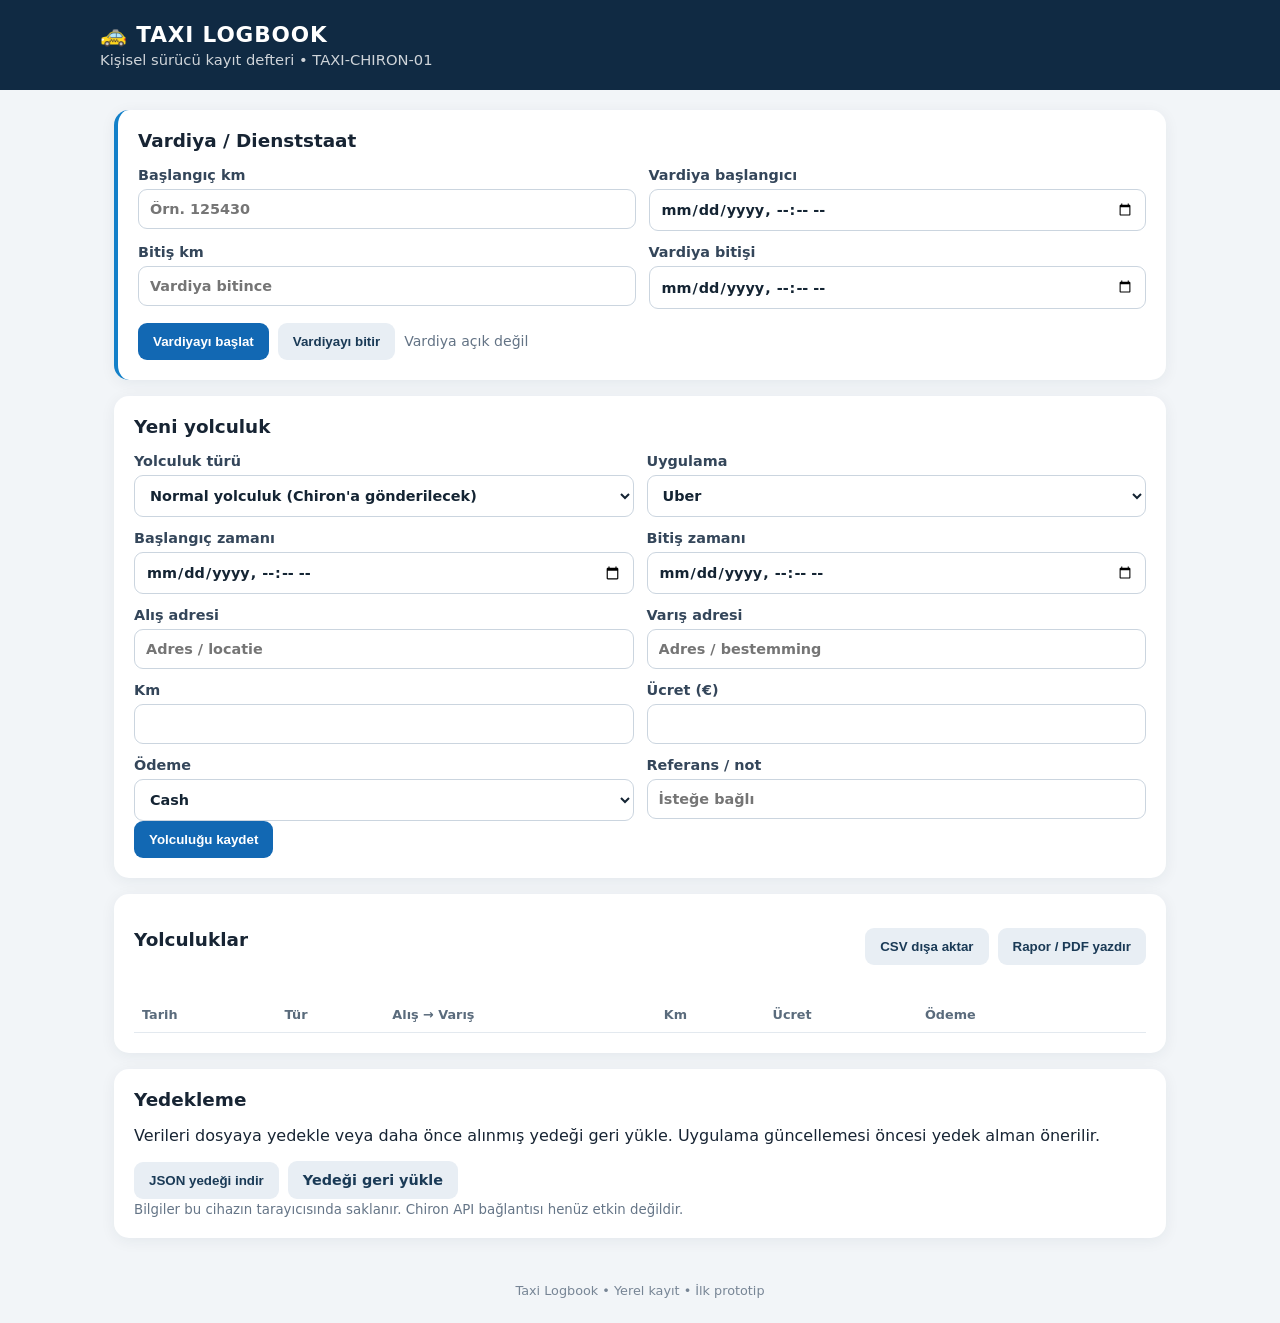
==== index.html @ 0a0e4d7c "Add files via upload" ====
<!doctype html>
<html lang="tr">
<head>
<meta charset="utf-8"><meta name="viewport" content="width=device-width,initial-scale=1">
<meta name="theme-color" content="#102a43"><link rel="manifest" href="manifest.webmanifest">
<title>Taxi Logbook</title><link rel="stylesheet" href="style.css">
</head>
<body>
<header><div class="brand">🚕 TAXI LOGBOOK</div><div class="subtitle">Kişisel sürücü kayıt defteri • TAXI-CHIRON-01</div></header>
<main>
<section class="card shift-card"><h2>Vardiya / Dienststaat</h2><div class="shift-grid"><label>Başlangıç km<input id="shiftStartKm" type="number" step="0.1" placeholder="Örn. 125430"></label><label>Vardiya başlangıcı<input id="shiftStartTime" type="datetime-local"></label><label>Bitiş km<input id="shiftEndKm" type="number" step="0.1" placeholder="Vardiya bitince"></label><label>Vardiya bitişi<input id="shiftEndTime" type="datetime-local"></label></div><div class="actions"><button id="startShift" class="primary">Vardiyayı başlat</button><button id="endShift" class="secondary">Vardiyayı bitir</button><span id="shiftStatus" class="status">Vardiya açık değil</span></div></section>
<section class="card"><h2>Yeni yolculuk</h2><form id="tripForm"><div class="grid"><label>Yolculuk türü<select id="tripKind"><option value="normal">Normal yolculuk (Chiron'a gönderilecek)</option><option value="app">Uygulama yolculuğu (Uber / Bolt — Chiron'a gönderilmez)</option></select></label><label>Uygulama<select id="provider"><option>Uber</option><option>Bolt</option></select></label><label>Başlangıç zamanı<input id="tripStart" type="datetime-local" required></label><label>Bitiş zamanı<input id="tripEnd" type="datetime-local"></label><label>Alış adresi<input id="pickup" placeholder="Adres / locatie"></label><label>Varış adresi<input id="dropoff" placeholder="Adres / bestemming"></label><label>Km<input id="km" type="number" min="0" step="0.1" required></label><label>Ücret (€)<input id="fare" type="number" min="0" step="0.01" required></label><label>Ödeme<select id="payment"><option>Cash</option><option>Bancontact / kaart</option><option>App</option><option>Andere</option></select></label><label>Referans / not<input id="note" placeholder="İsteğe bağlı"></label></div><button class="primary" type="submit">Yolculuğu kaydet</button></form></section>
<section class="card"><div class="section-head"><h2>Yolculuklar</h2><div class="actions"><button id="exportCsv" class="secondary">CSV dışa aktar</button><button id="printReport" class="secondary">Rapor / PDF yazdır</button></div></div><div class="summary" id="summary"></div><div class="table-wrap"><table><thead><tr><th>Tarih</th><th>Tür</th><th>Alış → Varış</th><th>Km</th><th>Ücret</th><th>Ödeme</th><th></th></tr></thead><tbody id="tripRows"></tbody></table></div></section>
<section class="card"><h2>Yedekleme</h2><p>Verileri dosyaya yedekle veya daha önce alınmış yedeği geri yükle. Uygulama güncellemesi öncesi yedek alman önerilir.</p><div class="actions"><button id="backup" class="secondary">JSON yedeği indir</button><label class="file-label">Yedeği geri yükle<input id="restore" type="file" accept="application/json"></label></div><small>Bilgiler bu cihazın tarayıcısında saklanır. Chiron API bağlantısı henüz etkin değildir.</small></section>
</main><footer>Taxi Logbook • Yerel kayıt • İlk prototip</footer><script src="app.js"></script>
</body></html>
---- style.css ----
:root{font-family:system-ui,-apple-system,Segoegoe UI,Roboto,sans-serif;color:#172433;background:#f2f5f8}*{box-sizing:border-box}body{margin:0}header{background:#102a43;color:#fff;padding:22px max(18px,calc((100% - 1080px)/2));}.brand{font-weight:850;font-size:1.35rem;letter-spacing:.04em}.subtitle{opacity:.8;font-size:.92rem;margin-top:4px}main{max-width:1080px;margin:20px auto;padding:0 14px}.card{background:white;border-radius:15px;padding:20px;margin:16px 0;box-shadow:0 3px 15px #132b4210}h2{font-size:1.15rem;margin:0 0 16px}.grid,.shift-grid{display:grid;grid-template-columns:repeat(2,minmax(0,1fr));gap:13px}label{display:flex;flex-direction:column;gap:6px;font-size:.9rem;font-weight:650;color:#34465a}input,select{font:inherit;border:1px solid #cbd5df;border-radius:9px;padding:11px;background:#fff;color:#142433;min-width:0}button,.file-label{border:0;border-radius:9px;padding:11px 15px;font-weight:700;cursor:pointer;display:inline-flex;align-items:center;justify-content:center}.primary{background:#1268b3;color:white}.secondary,.file-label{background:#e8eef4;color:#1a3a56}.actions{display:flex;gap:9px;align-items:center;flex-wrap:wrap;margin-top:14px}.status{font-size:.88rem;color:#637385}.section-head{display:flex;align-items:center;justify-content:space-between;gap:12px;flex-wrap:wrap}.section-head h2{margin-bottom:0}.summary{display:flex;gap:12px;flex-wrap:wrap;margin:16px 0}.metric{background:#eef5fb;border-radius:10px;padding:12px 15px;min-width:130px}.metric strong{display:block;font-size:1.1rem}.metric span{font-size:.8rem;color:#52687c}.table-wrap{overflow-x:auto}table{border-collapse:collapse;width:100%;min-width:680px}th,td{text-align:left;border-bottom:1px solid #e3e9ef;padding:10px 8px;font-size:.88rem}th{color:#5a6b7c;font-size:.8rem}td button{padding:5px 8px;background:#fbe9e9;color:#8c2424}.file-label input{display:none}small{color:#657587}footer{text-align:center;color:#778595;padding:25px;font-size:.8rem}.shift-card{border-left:4px solid #1380c9}@media(max-width:600px){.grid,.shift-grid{grid-template-columns:1fr}.card{padding:15px}.section-head{align-items:flex-start}}
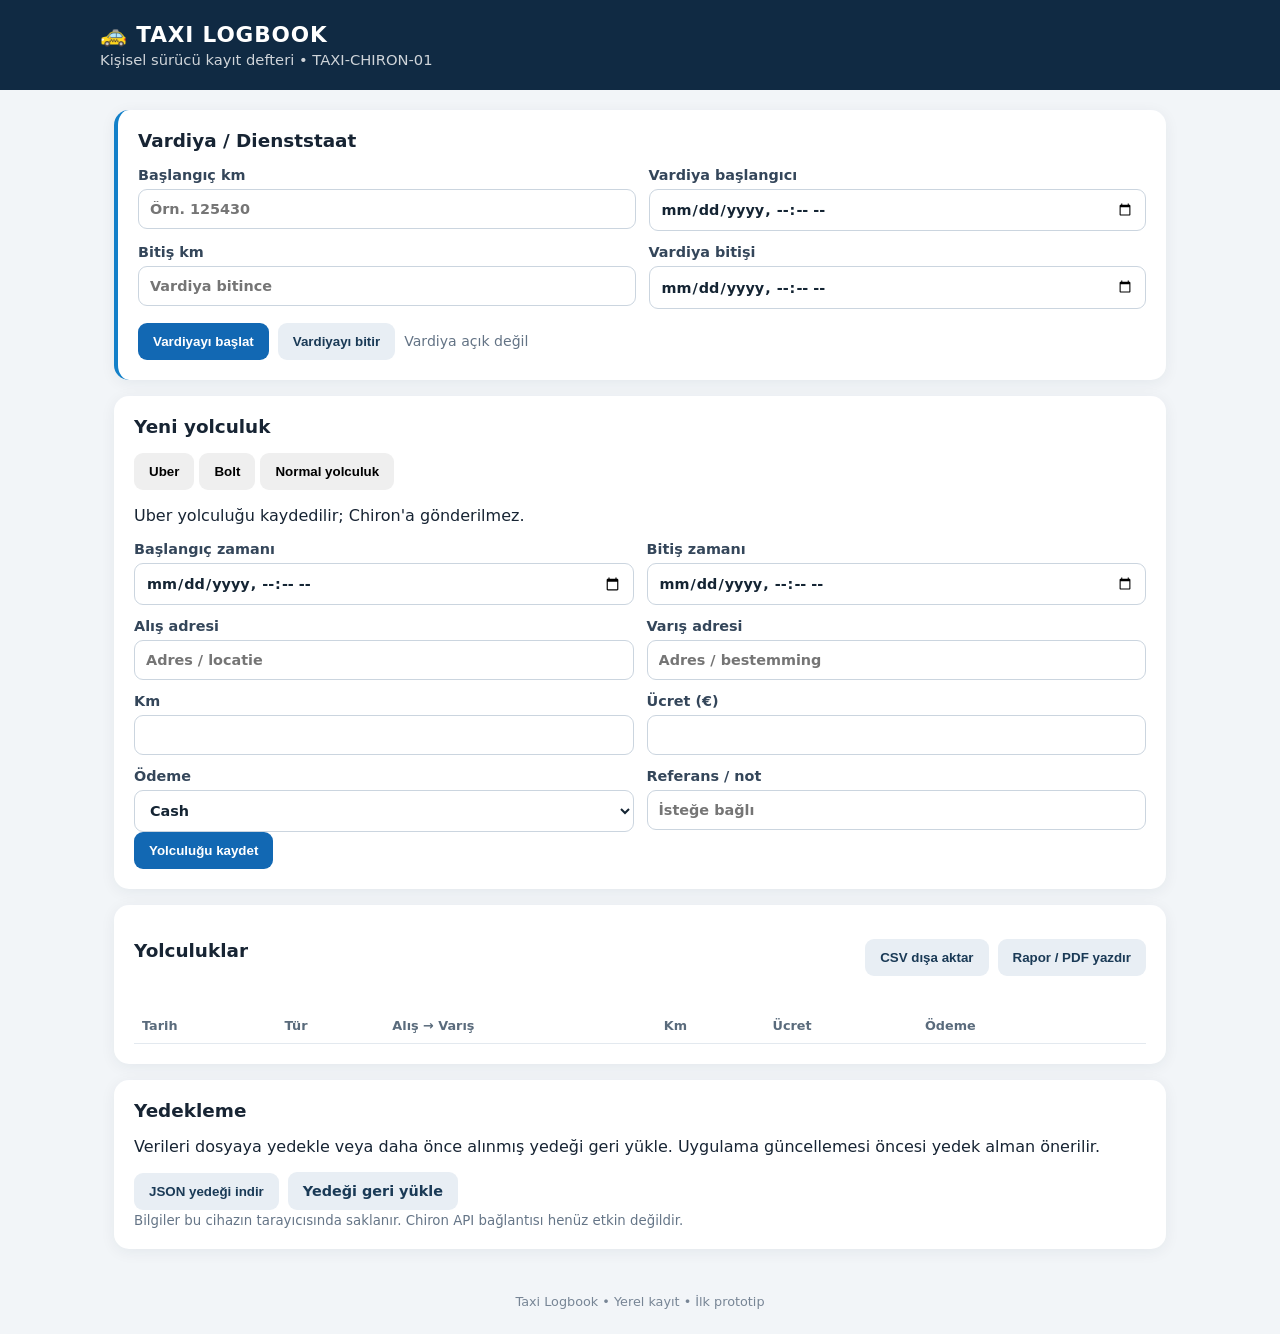
==== commit 942d4c41: "Add files via upload" ====
--- a/index.html
+++ b/index.html
@@ -9,7 +9,14 @@
 <header><div class="brand">🚕 TAXI LOGBOOK</div><div class="subtitle">Kişisel sürücü kayıt defteri • TAXI-CHIRON-01</div></header>
 <main>
 <section class="card shift-card"><h2>Vardiya / Dienststaat</h2><div class="shift-grid"><label>Başlangıç km<input id="shiftStartKm" type="number" step="0.1" placeholder="Örn. 125430"></label><label>Vardiya başlangıcı<input id="shiftStartTime" type="datetime-local"></label><label>Bitiş km<input id="shiftEndKm" type="number" step="0.1" placeholder="Vardiya bitince"></label><label>Vardiya bitişi<input id="shiftEndTime" type="datetime-local"></label></div><div class="actions"><button id="startShift" class="primary">Vardiyayı başlat</button><button id="endShift" class="secondary">Vardiyayı bitir</button><span id="shiftStatus" class="status">Vardiya açık değil</span></div></section>
-<section class="card"><h2>Yeni yolculuk</h2><form id="tripForm"><div class="grid"><label>Yolculuk türü<select id="tripKind"><option value="normal">Normal yolculuk (Chiron'a gönderilecek)</option><option value="app">Uygulama yolculuğu (Uber / Bolt — Chiron'a gönderilmez)</option></select></label><label>Uygulama<select id="provider"><option>Uber</option><option>Bolt</option></select></label><label>Başlangıç zamanı<input id="tripStart" type="datetime-local" required></label><label>Bitiş zamanı<input id="tripEnd" type="datetime-local"></label><label>Alış adresi<input id="pickup" placeholder="Adres / locatie"></label><label>Varış adresi<input id="dropoff" placeholder="Adres / bestemming"></label><label>Km<input id="km" type="number" min="0" step="0.1" required></label><label>Ücret (€)<input id="fare" type="number" min="0" step="0.01" required></label><label>Ödeme<select id="payment"><option>Cash</option><option>Bancontact / kaart</option><option>App</option><option>Andere</option></select></label><label>Referans / not<input id="note" placeholder="İsteğe bağlı"></label></div><button class="primary" type="submit">Yolculuğu kaydet</button></form></section>
+<section class="card"><h2>Yeni yolculuk</h2>
+<div class="trip-types" role="group" aria-label="Yolculuk türü">
+<button type="button" class="type-btn selected" data-kind="uber">Uber</button>
+<button type="button" class="type-btn" data-kind="bolt">Bolt</button>
+<button type="button" class="type-btn" data-kind="normal">Normal yolculuk</button>
+</div>
+<p id="sendRule" class="send-rule">Uber yolculuğu kaydedilir; Chiron'a gönderilmez.</p>
+<form id="tripForm"><input id="tripKind" type="hidden" value="uber"><div class="grid"><label>Başlangıç zamanı<input id="tripStart" type="datetime-local" required></label><label>Bitiş zamanı<input id="tripEnd" type="datetime-local"></label><label>Alış adresi<input id="pickup" placeholder="Adres / locatie"></label><label>Varış adresi<input id="dropoff" placeholder="Adres / bestemming"></label><label>Km<input id="km" type="number" min="0" step="0.1" required></label><label>Ücret (€)<input id="fare" type="number" min="0" step="0.01" required></label><label>Ödeme<select id="payment"><option>Cash</option><option>Bancontact / kaart</option><option>App</option><option>Andere</option></select></label><label>Referans / not<input id="note" placeholder="İsteğe bağlı"></label></div><button class="primary" type="submit">Yolculuğu kaydet</button></form></section>
 <section class="card"><div class="section-head"><h2>Yolculuklar</h2><div class="actions"><button id="exportCsv" class="secondary">CSV dışa aktar</button><button id="printReport" class="secondary">Rapor / PDF yazdır</button></div></div><div class="summary" id="summary"></div><div class="table-wrap"><table><thead><tr><th>Tarih</th><th>Tür</th><th>Alış → Varış</th><th>Km</th><th>Ücret</th><th>Ödeme</th><th></th></tr></thead><tbody id="tripRows"></tbody></table></div></section>
 <section class="card"><h2>Yedekleme</h2><p>Verileri dosyaya yedekle veya daha önce alınmış yedeği geri yükle. Uygulama güncellemesi öncesi yedek alman önerilir.</p><div class="actions"><button id="backup" class="secondary">JSON yedeği indir</button><label class="file-label">Yedeği geri yükle<input id="restore" type="file" accept="application/json"></label></div><small>Bilgiler bu cihazın tarayıcısında saklanır. Chiron API bağlantısı henüz etkin değildir.</small></section>
 </main><footer>Taxi Logbook • Yerel kayıt • İlk prototip</footer><script src="app.js"></script>
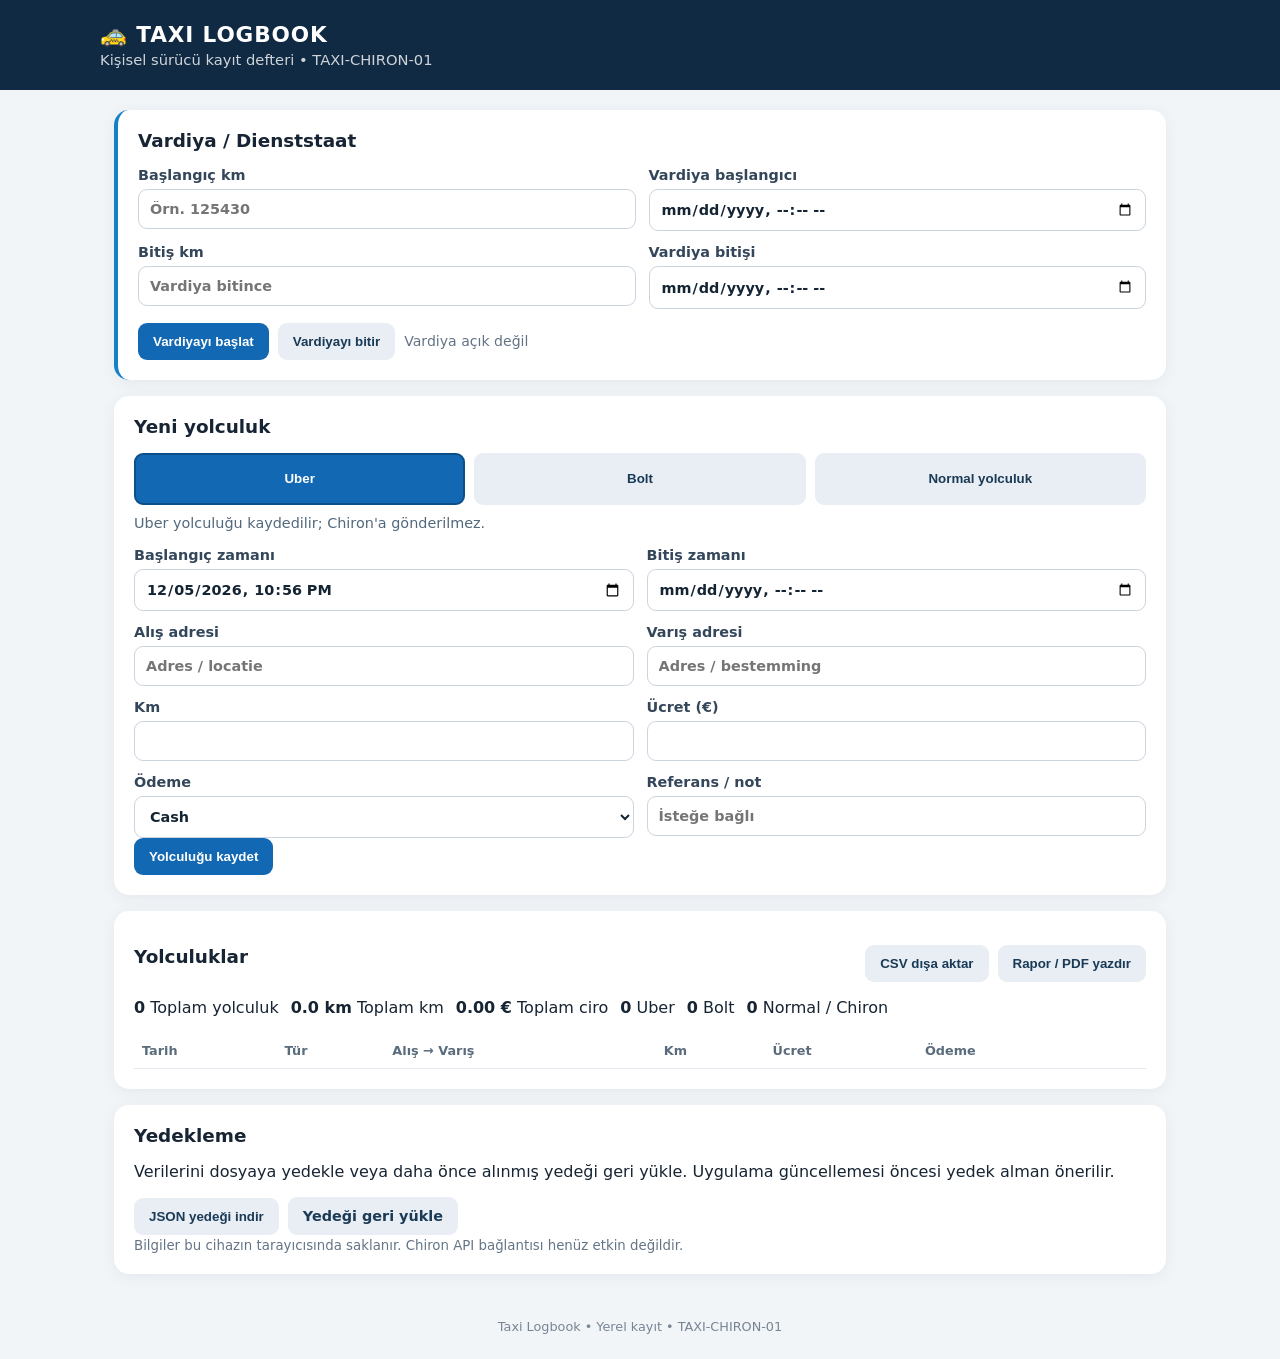
==== commit f1991042: "Update index.html" ====
--- a/index.html
+++ b/index.html
@@ -1,23 +1,231 @@
-<!doctype html>
+<!DOCTYPE html>
 <html lang="tr">
 <head>
-<meta charset="utf-8"><meta name="viewport" content="width=device-width,initial-scale=1">
-<meta name="theme-color" content="#102a43"><link rel="manifest" href="manifest.webmanifest">
-<title>Taxi Logbook</title><link rel="stylesheet" href="style.css">
+<meta charset="UTF-8">
+<meta name="viewport" content="width=device-width, initial-scale=1.0">
+<meta name="theme-color" content="#102a43">
+<link rel="manifest" href="manifest.webmanifest">
+
+<title>Taxi Logbook</title>
+<link rel="stylesheet" href="style.css">
+
 </head>
+
 <body>
-<header><div class="brand">🚕 TAXI LOGBOOK</div><div class="subtitle">Kişisel sürücü kayıt defteri • TAXI-CHIRON-01</div></header>
+
+<header>
+  <div class="brand">🚕 TAXI LOGBOOK</div>
+  <div class="subtitle">Kişisel sürücü kayıt defteri • TAXI-CHIRON-01</div>
+</header>
+
 <main>
-<section class="card shift-card"><h2>Vardiya / Dienststaat</h2><div class="shift-grid"><label>Başlangıç km<input id="shiftStartKm" type="number" step="0.1" placeholder="Örn. 125430"></label><label>Vardiya başlangıcı<input id="shiftStartTime" type="datetime-local"></label><label>Bitiş km<input id="shiftEndKm" type="number" step="0.1" placeholder="Vardiya bitince"></label><label>Vardiya bitişi<input id="shiftEndTime" type="datetime-local"></label></div><div class="actions"><button id="startShift" class="primary">Vardiyayı başlat</button><button id="endShift" class="secondary">Vardiyayı bitir</button><span id="shiftStatus" class="status">Vardiya açık değil</span></div></section>
-<section class="card"><h2>Yeni yolculuk</h2>
+
+<!-- VARDİYA -->
+<section class="card shift-card">
+<h2>Vardiya / Dienststaat</h2>
+
+<div class="shift-grid">
+
+<label>Başlangıç km
+<input id="shiftStartKm" type="number" step="0.1" placeholder="Örn. 125430">
+</label>
+
+<label>Vardiya başlangıcı
+<input id="shiftStartTime" type="datetime-local">
+</label>
+
+<label>Bitiş km
+<input id="shiftEndKm" type="number" step="0.1" placeholder="Vardiya bitince">
+</label>
+
+<label>Vardiya bitişi
+<input id="shiftEndTime" type="datetime-local">
+</label>
+
+</div>
+
+<div class="actions">
+<button id="startShift" class="primary">Vardiyayı başlat</button>
+<button id="endShift" class="secondary">Vardiyayı bitir</button>
+<span id="shiftStatus" class="status">Vardiya açık değil</span>
+</div>
+
+</section>
+
+<!-- YENİ YOLCULUK -->
+<section class="card">
+
+<h2>Yeni yolculuk</h2>
+
 <div class="trip-types" role="group" aria-label="Yolculuk türü">
+
 <button type="button" class="type-btn selected" data-kind="uber">Uber</button>
+
 <button type="button" class="type-btn" data-kind="bolt">Bolt</button>
+
 <button type="button" class="type-btn" data-kind="normal">Normal yolculuk</button>
-</div>
-<p id="sendRule" class="send-rule">Uber yolculuğu kaydedilir; Chiron'a gönderilmez.</p>
-<form id="tripForm"><input id="tripKind" type="hidden" value="uber"><div class="grid"><label>Başlangıç zamanı<input id="tripStart" type="datetime-local" required></label><label>Bitiş zamanı<input id="tripEnd" type="datetime-local"></label><label>Alış adresi<input id="pickup" placeholder="Adres / locatie"></label><label>Varış adresi<input id="dropoff" placeholder="Adres / bestemming"></label><label>Km<input id="km" type="number" min="0" step="0.1" required></label><label>Ücret (€)<input id="fare" type="number" min="0" step="0.01" required></label><label>Ödeme<select id="payment"><option>Cash</option><option>Bancontact / kaart</option><option>App</option><option>Andere</option></select></label><label>Referans / not<input id="note" placeholder="İsteğe bağlı"></label></div><button class="primary" type="submit">Yolculuğu kaydet</button></form></section>
-<section class="card"><div class="section-head"><h2>Yolculuklar</h2><div class="actions"><button id="exportCsv" class="secondary">CSV dışa aktar</button><button id="printReport" class="secondary">Rapor / PDF yazdır</button></div></div><div class="summary" id="summary"></div><div class="table-wrap"><table><thead><tr><th>Tarih</th><th>Tür</th><th>Alış → Varış</th><th>Km</th><th>Ücret</th><th>Ödeme</th><th></th></tr></thead><tbody id="tripRows"></tbody></table></div></section>
-<section class="card"><h2>Yedekleme</h2><p>Verileri dosyaya yedekle veya daha önce alınmış yedeği geri yükle. Uygulama güncellemesi öncesi yedek alman önerilir.</p><div class="actions"><button id="backup" class="secondary">JSON yedeği indir</button><label class="file-label">Yedeği geri yükle<input id="restore" type="file" accept="application/json"></label></div><small>Bilgiler bu cihazın tarayıcısında saklanır. Chiron API bağlantısı henüz etkin değildir.</small></section>
-</main><footer>Taxi Logbook • Yerel kayıt • İlk prototip</footer><script src="app.js"></script>
-</body></html>
+
+</div>
+
+<p id="sendRule" class="send-rule">
+Uber yolculuğu kaydedilir; Chiron'a gönderilmez.
+</p>
+
+<form id="tripForm">
+
+<input id="tripKind" type="hidden" value="uber">
+
+<div class="grid">
+
+<label>Başlangıç zamanı
+<input id="tripStart" type="datetime-local" required>
+</label>
+
+<label>Bitiş zamanı
+<input id="tripEnd" type="datetime-local">
+</label>
+
+<label>Alış adresi
+<input id="pickup" placeholder="Adres / locatie">
+</label>
+
+<label>Varış adresi
+<input id="dropoff" placeholder="Adres / bestemming">
+</label>
+
+<label>Km
+<input id="km" type="number" min="0" step="0.1" required>
+</label>
+
+<label>Ücret (€)
+<input id="fare" type="number" min="0" step="0.01" required>
+</label>
+
+<label>Ödeme
+<select id="payment">
+<option>Cash</option>
+<option>Bancontact / kaart</option>
+<option>App</option>
+<option>Andere</option>
+</select>
+</label>
+
+<label>Referans / not
+<input id="note" placeholder="İsteğe bağlı">
+</label>
+
+</div>
+
+<button class="primary" type="submit">Yolculuğu kaydet</button>
+
+</form>
+</section>
+
+<!-- YOLCULUK LİSTESİ -->
+<section class="card">
+
+<div class="section-head">
+
+<h2>Yolculuklar</h2>
+
+<div class="actions">
+
+<button id="exportCsv" class="secondary">CSV dışa aktar</button>
+
+<button id="printReport" class="secondary">Rapor / PDF yazdır</button>
+
+</div>
+
+</div>
+
+<div class="summary" id="summary"></div>
+
+<div class="table-wrap">
+
+<table>
+
+<thead>
+<tr>
+<th>Tarih</th>
+<th>Tür</th>
+<th>Alış → Varış</th>
+<th>Km</th>
+<th>Ücret</th>
+<th>Ödeme</th>
+<th></th>
+</tr>
+</thead>
+
+<tbody id="tripRows"></tbody>
+
+</table>
+
+</div>
+
+</section>
+
+<!-- YEDEKLEME -->
+<section class="card">
+
+<h2>Yedekleme</h2>
+
+<p>
+Verilerini dosyaya yedekle veya daha önce alınmış yedeği geri yükle.
+Uygulama güncellemesi öncesi yedek alman önerilir.
+</p>
+
+<div class="actions">
+
+<button id="backup" type="button" class="secondary">
+JSON yedeği indir
+</button>
+
+<label class="file-label">
+Yedeği geri yükle
+<input id="restore" type="file" accept="application/json">
+</label>
+
+</div>
+
+<small>
+Bilgiler bu cihazın tarayıcısında saklanır.
+Chiron API bağlantısı henüz etkin değildir.
+</small>
+
+</section>
+
+</main>
+
+<footer>
+Taxi Logbook • Yerel kayıt • TAXI-CHIRON-01
+</footer>
+
+<!-- HATA YAKALAMA -->
+<script>
+window.addEventListener("error", function(e) {
+  alert("JavaScript hatası: " + e.message);
+});
+</script>
+
+<!-- UYGULAMA KODU -->
+<script src="app.js"></script>
+
+<!-- YEDEKLEME BUTONU EK GÜVENLİ BAĞLANTISI -->
+<script>
+document.addEventListener("DOMContentLoaded", function() {
+  const backupButton = document.getElementById("backup");
+
+  if (backupButton) {
+    backupButton.addEventListener("click", function() {
+      if (window.TaxiLogbook && typeof window.TaxiLogbook.exportBackup === "function") {
+        window.TaxiLogbook.exportBackup();
+      } else {
+        alert("Yedekleme kodu yüklenemedi. app.js dosyasını kontrol et.");
+      }
+    });
+  }
+});
+</script>
+
+</body>
+</html>
--- a/style.css
+++ b/style.css
@@ -1 +1,2 @@
 :root{font-family:system-ui,-apple-system,Segoegoe UI,Roboto,sans-serif;color:#172433;background:#f2f5f8}*{box-sizing:border-box}body{margin:0}header{background:#102a43;color:#fff;padding:22px max(18px,calc((100% - 1080px)/2));}.brand{font-weight:850;font-size:1.35rem;letter-spacing:.04em}.subtitle{opacity:.8;font-size:.92rem;margin-top:4px}main{max-width:1080px;margin:20px auto;padding:0 14px}.card{background:white;border-radius:15px;padding:20px;margin:16px 0;box-shadow:0 3px 15px #132b4210}h2{font-size:1.15rem;margin:0 0 16px}.grid,.shift-grid{display:grid;grid-template-columns:repeat(2,minmax(0,1fr));gap:13px}label{display:flex;flex-direction:column;gap:6px;font-size:.9rem;font-weight:650;color:#34465a}input,select{font:inherit;border:1px solid #cbd5df;border-radius:9px;padding:11px;background:#fff;color:#142433;min-width:0}button,.file-label{border:0;border-radius:9px;padding:11px 15px;font-weight:700;cursor:pointer;display:inline-flex;align-items:center;justify-content:center}.primary{background:#1268b3;color:white}.secondary,.file-label{background:#e8eef4;color:#1a3a56}.actions{display:flex;gap:9px;align-items:center;flex-wrap:wrap;margin-top:14px}.status{font-size:.88rem;color:#637385}.section-head{display:flex;align-items:center;justify-content:space-between;gap:12px;flex-wrap:wrap}.section-head h2{margin-bottom:0}.summary{display:flex;gap:12px;flex-wrap:wrap;margin:16px 0}.metric{background:#eef5fb;border-radius:10px;padding:12px 15px;min-width:130px}.metric strong{display:block;font-size:1.1rem}.metric span{font-size:.8rem;color:#52687c}.table-wrap{overflow-x:auto}table{border-collapse:collapse;width:100%;min-width:680px}th,td{text-align:left;border-bottom:1px solid #e3e9ef;padding:10px 8px;font-size:.88rem}th{color:#5a6b7c;font-size:.8rem}td button{padding:5px 8px;background:#fbe9e9;color:#8c2424}.file-label input{display:none}small{color:#657587}footer{text-align:center;color:#778595;padding:25px;font-size:.8rem}.shift-card{border-left:4px solid #1380c9}@media(max-width:600px){.grid,.shift-grid{grid-template-columns:1fr}.card{padding:15px}.section-head{align-items:flex-start}}
+.trip-types{display:grid;grid-template-columns:repeat(3,minmax(0,1fr));gap:9px;margin:8px 0 10px}.type-btn{min-height:52px;background:#e8eef4;color:#1a3a56;border:2px solid transparent}.type-btn.selected{background:#1268b3;color:#fff;border-color:#0b4f89}.send-rule{margin:0 0 16px;color:#52687c;font-size:.9rem}.type-btn[data-kind="normal"].selected{background:#167447;border-color:#105b37}@media(max-width:420px){.trip-types{grid-template-columns:1fr}.type-btn{min-height:44px}}
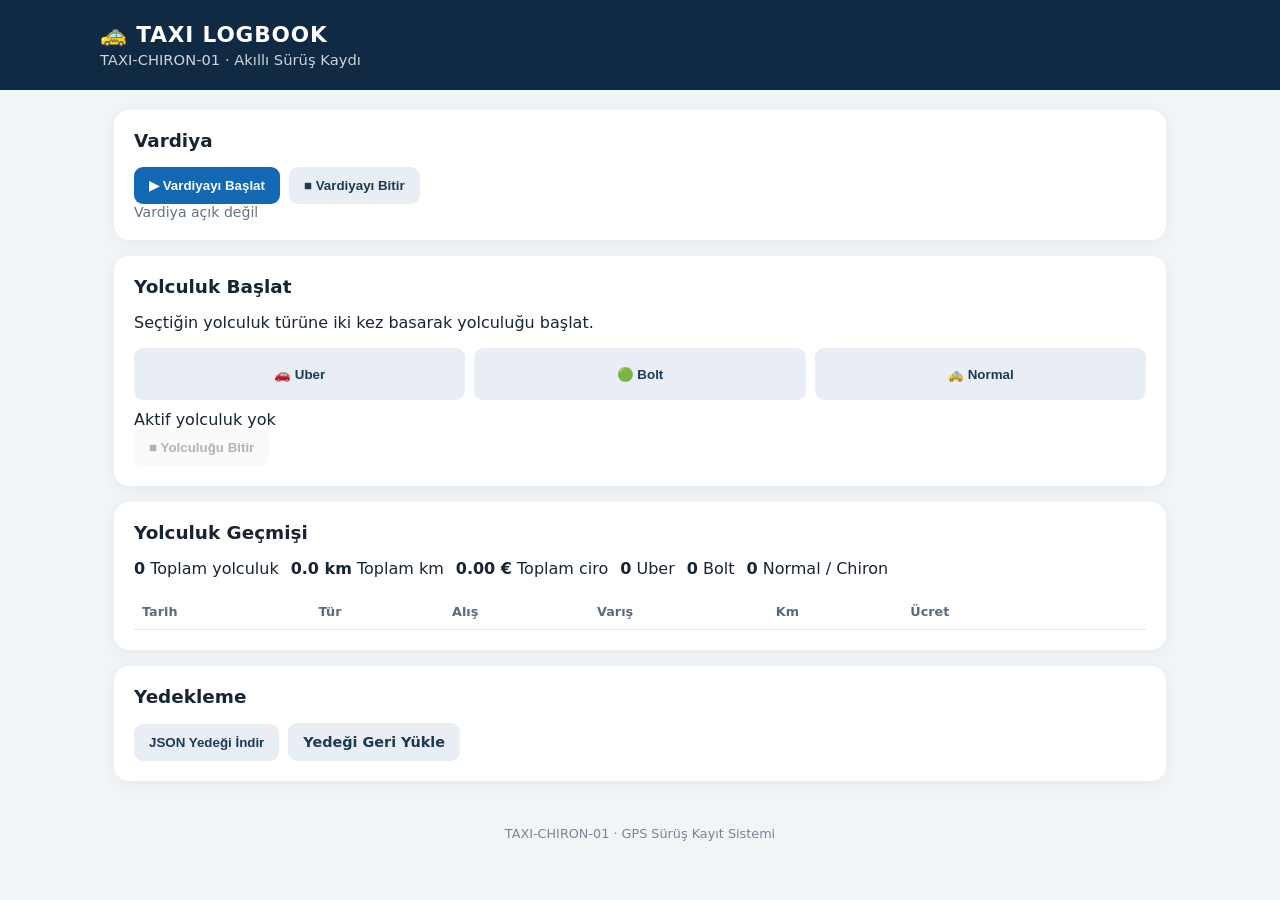
==== commit a8f161ca: "Update index.html" ====
--- a/index.html
+++ b/index.html
@@ -5,227 +5,113 @@
 <meta name="viewport" content="width=device-width, initial-scale=1.0">
 <meta name="theme-color" content="#102a43">
 <link rel="manifest" href="manifest.webmanifest">
-
-<title>Taxi Logbook</title>
+<title>TAXI-CHIRON-01</title>
 <link rel="stylesheet" href="style.css">
-
 </head>
-
 <body>
 
 <header>
   <div class="brand">🚕 TAXI LOGBOOK</div>
-  <div class="subtitle">Kişisel sürücü kayıt defteri • TAXI-CHIRON-01</div>
+  <div class="subtitle">TAXI-CHIRON-01 · Akıllı Sürüş Kaydı</div>
 </header>
 
 <main>
 
 <!-- VARDİYA -->
-<section class="card shift-card">
-<h2>Vardiya / Dienststaat</h2>
-
-<div class="shift-grid">
-
-<label>Başlangıç km
-<input id="shiftStartKm" type="number" step="0.1" placeholder="Örn. 125430">
-</label>
-
-<label>Vardiya başlangıcı
-<input id="shiftStartTime" type="datetime-local">
-</label>
-
-<label>Bitiş km
-<input id="shiftEndKm" type="number" step="0.1" placeholder="Vardiya bitince">
-</label>
-
-<label>Vardiya bitişi
-<input id="shiftEndTime" type="datetime-local">
-</label>
-
-</div>
-
-<div class="actions">
-<button id="startShift" class="primary">Vardiyayı başlat</button>
-<button id="endShift" class="secondary">Vardiyayı bitir</button>
-<span id="shiftStatus" class="status">Vardiya açık değil</span>
-</div>
-
+<section class="card">
+  <h2>Vardiya</h2>
+  <div class="actions">
+    <button id="startShift" class="primary">▶ Vardiyayı Başlat</button>
+    <button id="endShift" class="secondary">■ Vardiyayı Bitir</button>
+  </div>
+  <div id="shiftStatus" class="status">Vardiya açık değil</div>
 </section>
 
-<!-- YENİ YOLCULUK -->
+<!-- YOLCULUK BAŞLAT -->
 <section class="card">
+  <h2>Yolculuk Başlat</h2>
+  <p>Seçtiğin yolculuk türüne iki kez basarak yolculuğu başlat.</p>
 
-<h2>Yeni yolculuk</h2>
+  <div class="trip-types">
+    <button type="button" class="type-btn" data-kind="uber">🚗 Uber</button>
+    <button type="button" class="type-btn" data-kind="bolt">🟢 Bolt</button>
+    <button type="button" class="type-btn" data-kind="normal">🚕 Normal</button>
+  </div>
 
-<div class="trip-types" role="group" aria-label="Yolculuk türü">
+  <div id="activeTrip" class="active-trip">
+    Aktif yolculuk yok
+  </div>
 
-<button type="button" class="type-btn selected" data-kind="uber">Uber</button>
-
-<button type="button" class="type-btn" data-kind="bolt">Bolt</button>
-
-<button type="button" class="type-btn" data-kind="normal">Normal yolculuk</button>
-
-</div>
-
-<p id="sendRule" class="send-rule">
-Uber yolculuğu kaydedilir; Chiron'a gönderilmez.
-</p>
-
-<form id="tripForm">
-
-<input id="tripKind" type="hidden" value="uber">
-
-<div class="grid">
-
-<label>Başlangıç zamanı
-<input id="tripStart" type="datetime-local" required>
-</label>
-
-<label>Bitiş zamanı
-<input id="tripEnd" type="datetime-local">
-</label>
-
-<label>Alış adresi
-<input id="pickup" placeholder="Adres / locatie">
-</label>
-
-<label>Varış adresi
-<input id="dropoff" placeholder="Adres / bestemming">
-</label>
-
-<label>Km
-<input id="km" type="number" min="0" step="0.1" required>
-</label>
-
-<label>Ücret (€)
-<input id="fare" type="number" min="0" step="0.01" required>
-</label>
-
-<label>Ödeme
-<select id="payment">
-<option>Cash</option>
-<option>Bancontact / kaart</option>
-<option>App</option>
-<option>Andere</option>
-</select>
-</label>
-
-<label>Referans / not
-<input id="note" placeholder="İsteğe bağlı">
-</label>
-
-</div>
-
-<button class="primary" type="submit">Yolculuğu kaydet</button>
-
-</form>
+  <button id="finishTrip" class="danger" disabled>
+    ■ Yolculuğu Bitir
+  </button>
 </section>
 
-<!-- YOLCULUK LİSTESİ -->
-<section class="card">
+<!-- YOLCULUK ÜCRET EKRANI -->
+<section class="card" id="fareCard" hidden>
+  <h2>Yolculuk Dökümü</h2>
 
-<div class="section-head">
+  <div id="tripDetails"></div>
 
-<h2>Yolculuklar</h2>
+  <label>Yolculuk Ücreti (€)
+    <input id="tripFare" type="number" min="0" step="0.01" placeholder="Ücreti gir">
+  </label>
 
-<div class="actions">
+  <button id="completeTrip" class="primary">
+    ✓ Tamam · Yolculuğu Kaydet
+  </button>
 
-<button id="exportCsv" class="secondary">CSV dışa aktar</button>
-
-<button id="printReport" class="secondary">Rapor / PDF yazdır</button>
-
-</div>
-
-</div>
-
-<div class="summary" id="summary"></div>
-
-<div class="table-wrap">
-
-<table>
-
-<thead>
-<tr>
-<th>Tarih</th>
-<th>Tür</th>
-<th>Alış → Varış</th>
-<th>Km</th>
-<th>Ücret</th>
-<th>Ödeme</th>
-<th></th>
-</tr>
-</thead>
-
-<tbody id="tripRows"></tbody>
-
-</table>
-
-</div>
-
+  <button id="cancelTrip" class="secondary">
+    İptal
+  </button>
 </section>
 
-<!-- YEDEKLEME -->
+<!-- YOLCULUK GEÇMİŞİ -->
 <section class="card">
+  <h2>Yolculuk Geçmişi</h2>
 
-<h2>Yedekleme</h2>
+  <div id="summary" class="summary"></div>
 
-<p>
-Verilerini dosyaya yedekle veya daha önce alınmış yedeği geri yükle.
-Uygulama güncellemesi öncesi yedek alman önerilir.
-</p>
+  <div class="table-wrap">
+    <table>
+      <thead>
+        <tr>
+          <th>Tarih</th>
+          <th>Tür</th>
+          <th>Alış</th>
+          <th>Varış</th>
+          <th>Km</th>
+          <th>Ücret</th>
+          <th></th>
+        </tr>
+      </thead>
+      <tbody id="tripRows"></tbody>
+    </table>
+  </div>
+</section>
 
-<div class="actions">
+<!-- YEDEK -->
+<section class="card">
+  <h2>Yedekleme</h2>
 
-<button id="backup" type="button" class="secondary">
-JSON yedeği indir
-</button>
+  <div class="actions">
+    <button id="backup" class="secondary" type="button">
+      JSON Yedeği İndir
+    </button>
 
-<label class="file-label">
-Yedeği geri yükle
-<input id="restore" type="file" accept="application/json">
-</label>
-
-</div>
-
-<small>
-Bilgiler bu cihazın tarayıcısında saklanır.
-Chiron API bağlantısı henüz etkin değildir.
-</small>
-
+    <label class="file-label">
+      Yedeği Geri Yükle
+      <input id="restore" type="file" accept="application/json">
+    </label>
+  </div>
 </section>
 
 </main>
 
 <footer>
-Taxi Logbook • Yerel kayıt • TAXI-CHIRON-01
+  TAXI-CHIRON-01 · GPS Sürüş Kayıt Sistemi
 </footer>
 
-<!-- HATA YAKALAMA -->
-<script>
-window.addEventListener("error", function(e) {
-  alert("JavaScript hatası: " + e.message);
-});
-</script>
-
-<!-- UYGULAMA KODU -->
 <script src="app.js"></script>
-
-<!-- YEDEKLEME BUTONU EK GÜVENLİ BAĞLANTISI -->
-<script>
-document.addEventListener("DOMContentLoaded", function() {
-  const backupButton = document.getElementById("backup");
-
-  if (backupButton) {
-    backupButton.addEventListener("click", function() {
-      if (window.TaxiLogbook && typeof window.TaxiLogbook.exportBackup === "function") {
-        window.TaxiLogbook.exportBackup();
-      } else {
-        alert("Yedekleme kodu yüklenemedi. app.js dosyasını kontrol et.");
-      }
-    });
-  }
-});
-</script>
-
 </body>
 </html>
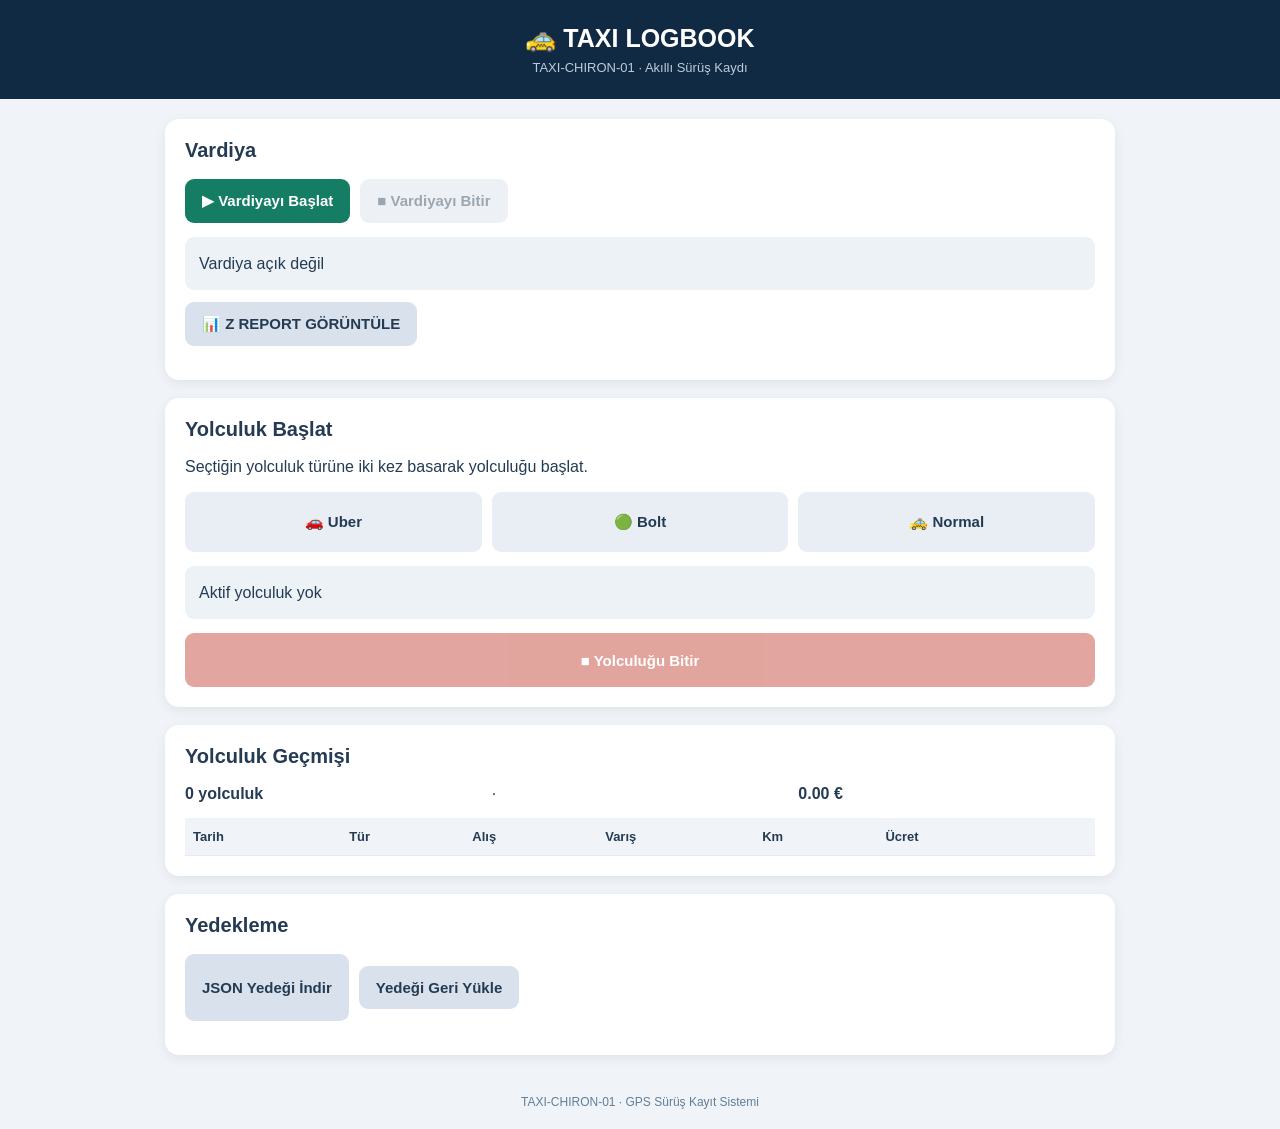
==== commit 21302d5d: "Update index.html" ====
--- a/index.html
+++ b/index.html
@@ -1,5 +1,4 @@
-<!DOCTYPE html>
-<html lang="tr">
+<!DOCTYPE html><html lang="tr">
 <head>
 <meta charset="UTF-8">
 <meta name="viewport" content="width=device-width, initial-scale=1.0">
@@ -8,71 +7,44 @@
 <title>TAXI-CHIRON-01</title>
 <link rel="stylesheet" href="style.css">
 </head>
-<body>
-
-<header>
+<body><header>
   <div class="brand">🚕 TAXI LOGBOOK</div>
   <div class="subtitle">TAXI-CHIRON-01 · Akıllı Sürüş Kaydı</div>
-</header>
-
-<main>
-
-<!-- VARDİYA -->
-<section class="card">
+</header><main><!-- VARDİYA --><section class="card">
   <h2>Vardiya</h2>
   <div class="actions">
     <button id="startShift" class="primary">▶ Vardiyayı Başlat</button>
     <button id="endShift" class="secondary">■ Vardiyayı Bitir</button>
   </div>
-  <div id="shiftStatus" class="status">Vardiya açık değil</div>
-</section>
-
-<!-- YOLCULUK BAŞLAT -->
-<section class="card">
+  <div id="shiftStatus" class="status">Vardiya açık değil</div>  <!-- Z REPORT BUTONU -->  <div class="actions" style="margin-top:12px;">
+    <button type="button" class="secondary"
+      onclick="window.location.href='z-report.html'">
+      📊 Z REPORT GÖRÜNTÜLE
+    </button>
+  </div>
+</section><!-- YOLCULUK BAŞLAT --><section class="card">
   <h2>Yolculuk Başlat</h2>
-  <p>Seçtiğin yolculuk türüne iki kez basarak yolculuğu başlat.</p>
-
-  <div class="trip-types">
+  <p>Seçtiğin yolculuk türüne iki kez basarak yolculuğu başlat.</p>  <div class="trip-types">
     <button type="button" class="type-btn" data-kind="uber">🚗 Uber</button>
     <button type="button" class="type-btn" data-kind="bolt">🟢 Bolt</button>
     <button type="button" class="type-btn" data-kind="normal">🚕 Normal</button>
-  </div>
-
-  <div id="activeTrip" class="active-trip">
+  </div>  <div id="activeTrip" class="active-trip">
     Aktif yolculuk yok
-  </div>
-
-  <button id="finishTrip" class="danger" disabled>
+  </div>  <button id="finishTrip" class="danger" disabled>
     ■ Yolculuğu Bitir
   </button>
-</section>
-
-<!-- YOLCULUK ÜCRET EKRANI -->
-<section class="card" id="fareCard" hidden>
-  <h2>Yolculuk Dökümü</h2>
-
-  <div id="tripDetails"></div>
-
-  <label>Yolculuk Ücreti (€)
-    <input id="tripFare" type="number" min="0" step="0.01" placeholder="Ücreti gir">
-  </label>
+</section><!-- YOLCULUK ÜCRET EKRANI --><section class="card" id="fareCard" hidden>
+  <h2>Yolculuk Dökümü</h2>  <div id="tripDetails"></div><label>Yolculuk Ücreti (€)
+<input id="tripFare" type="number" min="0" step="0.01" placeholder="Ücreti gir">
+</label>
 
   <button id="completeTrip" class="primary">
     ✓ Tamam · Yolculuğu Kaydet
-  </button>
-
-  <button id="cancelTrip" class="secondary">
+  </button>  <button id="cancelTrip" class="secondary">
     İptal
   </button>
-</section>
-
-<!-- YOLCULUK GEÇMİŞİ -->
-<section class="card">
-  <h2>Yolculuk Geçmişi</h2>
-
-  <div id="summary" class="summary"></div>
-
-  <div class="table-wrap">
+</section><!-- YOLCULUK GEÇMİŞİ --><section class="card">
+  <h2>Yolculuk Geçmişi</h2>  <div id="summary" class="summary"></div>  <div class="table-wrap">
     <table>
       <thead>
         <tr>
@@ -88,30 +60,17 @@
       <tbody id="tripRows"></tbody>
     </table>
   </div>
-</section>
-
-<!-- YEDEK -->
-<section class="card">
-  <h2>Yedekleme</h2>
-
-  <div class="actions">
+</section><!-- YEDEK --><section class="card">
+  <h2>Yedekleme</h2>  <div class="actions">
     <button id="backup" class="secondary" type="button">
       JSON Yedeği İndir
-    </button>
+    </button><label class="file-label">
+  Yedeği Geri Yükle
+  <input id="restore" type="file" accept="application/json">
+</label>
 
-    <label class="file-label">
-      Yedeği Geri Yükle
-      <input id="restore" type="file" accept="application/json">
-    </label>
   </div>
-</section>
-
-</main>
-
-<footer>
+</section></main><footer>
   TAXI-CHIRON-01 · GPS Sürüş Kayıt Sistemi
-</footer>
-
-<script src="app.js"></script>
-</body>
-</html>
+</footer><script src="app.js"></script></body>
+                        </html>
--- a/style.css
+++ b/style.css
@@ -1,2 +1,208 @@
-:root{font-family:system-ui,-apple-system,Segoegoe UI,Roboto,sans-serif;color:#172433;background:#f2f5f8}*{box-sizing:border-box}body{margin:0}header{background:#102a43;color:#fff;padding:22px max(18px,calc((100% - 1080px)/2));}.brand{font-weight:850;font-size:1.35rem;letter-spacing:.04em}.subtitle{opacity:.8;font-size:.92rem;margin-top:4px}main{max-width:1080px;margin:20px auto;padding:0 14px}.card{background:white;border-radius:15px;padding:20px;margin:16px 0;box-shadow:0 3px 15px #132b4210}h2{font-size:1.15rem;margin:0 0 16px}.grid,.shift-grid{display:grid;grid-template-columns:repeat(2,minmax(0,1fr));gap:13px}label{display:flex;flex-direction:column;gap:6px;font-size:.9rem;font-weight:650;color:#34465a}input,select{font:inherit;border:1px solid #cbd5df;border-radius:9px;padding:11px;background:#fff;color:#142433;min-width:0}button,.file-label{border:0;border-radius:9px;padding:11px 15px;font-weight:700;cursor:pointer;display:inline-flex;align-items:center;justify-content:center}.primary{background:#1268b3;color:white}.secondary,.file-label{background:#e8eef4;color:#1a3a56}.actions{display:flex;gap:9px;align-items:center;flex-wrap:wrap;margin-top:14px}.status{font-size:.88rem;color:#637385}.section-head{display:flex;align-items:center;justify-content:space-between;gap:12px;flex-wrap:wrap}.section-head h2{margin-bottom:0}.summary{display:flex;gap:12px;flex-wrap:wrap;margin:16px 0}.metric{background:#eef5fb;border-radius:10px;padding:12px 15px;min-width:130px}.metric strong{display:block;font-size:1.1rem}.metric span{font-size:.8rem;color:#52687c}.table-wrap{overflow-x:auto}table{border-collapse:collapse;width:100%;min-width:680px}th,td{text-align:left;border-bottom:1px solid #e3e9ef;padding:10px 8px;font-size:.88rem}th{color:#5a6b7c;font-size:.8rem}td button{padding:5px 8px;background:#fbe9e9;color:#8c2424}.file-label input{display:none}small{color:#657587}footer{text-align:center;color:#778595;padding:25px;font-size:.8rem}.shift-card{border-left:4px solid #1380c9}@media(max-width:600px){.grid,.shift-grid{grid-template-columns:1fr}.card{padding:15px}.section-head{align-items:flex-start}}
-.trip-types{display:grid;grid-template-columns:repeat(3,minmax(0,1fr));gap:9px;margin:8px 0 10px}.type-btn{min-height:52px;background:#e8eef4;color:#1a3a56;border:2px solid transparent}.type-btn.selected{background:#1268b3;color:#fff;border-color:#0b4f89}.send-rule{margin:0 0 16px;color:#52687c;font-size:.9rem}.type-btn[data-kind="normal"].selected{background:#167447;border-color:#105b37}@media(max-width:420px){.trip-types{grid-template-columns:1fr}.type-btn{min-height:44px}}
+* {
+  box-sizing: border-box;
+}
+
+body {
+  margin: 0;
+  font-family: Arial, sans-serif;
+  background: #f0f4f8;
+  color: #243b53;
+}
+
+header {
+  background: #102a43;
+  color: white;
+  padding: 24px 16px;
+  text-align: center;
+}
+
+.brand {
+  font-size: 25px;
+  font-weight: bold;
+}
+
+.subtitle {
+  margin-top: 7px;
+  font-size: 13px;
+  color: #bcccdc;
+}
+
+main {
+  width: min(950px, 94%);
+  margin: 20px auto;
+}
+
+.card {
+  background: white;
+  border-radius: 14px;
+  padding: 20px;
+  margin-bottom: 18px;
+  box-shadow: 0 3px 12px rgba(0,0,0,.07);
+}
+
+h2 {
+  margin-top: 0;
+  font-size: 20px;
+}
+
+.actions,
+.trip-types {
+  display: flex;
+  flex-wrap: wrap;
+  gap: 10px;
+  margin: 14px 0;
+}
+
+button,
+.file-label {
+  border: 0;
+  border-radius: 9px;
+  padding: 13px 17px;
+  font-size: 15px;
+  font-weight: bold;
+  cursor: pointer;
+  text-align: center;
+}
+
+button:disabled {
+  opacity: .45;
+  cursor: not-allowed;
+}
+
+.primary {
+  background: #147d64;
+  color: white;
+}
+
+.secondary,
+.file-label {
+  background: #d9e2ec;
+  color: #243b53;
+}
+
+.danger {
+  width: 100%;
+  background: #c0392b;
+  color: white;
+  margin-top: 14px;
+  min-height: 54px;
+}
+
+.type-btn {
+  flex: 1;
+  min-width: 100px;
+  background: #e8eef4;
+  color: #243b53;
+  border: 2px solid transparent;
+  min-height: 60px;
+}
+
+.type-btn.selected {
+  background: #d5f5eb;
+  border-color: #147d64;
+}
+
+.status,
+.active-trip {
+  background: #edf2f7;
+  padding: 14px;
+  border-radius: 9px;
+  margin-top: 12px;
+  line-height: 1.6;
+}
+
+label {
+  display: block;
+  font-weight: bold;
+  margin: 12px 0;
+}
+
+input {
+  display: block;
+  width: 100%;
+  padding: 13px;
+  margin-top: 7px;
+  border: 1px solid #bcccdc;
+  border-radius: 8px;
+  font-size: 16px;
+}
+
+.summary {
+  display: grid;
+  grid-template-columns: repeat(auto-fit, minmax(130px, 1fr));
+  gap: 10px;
+  margin: 15px 0;
+}
+
+.summary-item {
+  background: #edf2f7;
+  border-radius: 9px;
+  padding: 13px;
+  text-align: center;
+}
+
+.summary-item strong {
+  display: block;
+  font-size: 19px;
+  color: #147d64;
+}
+
+.summary-item span {
+  font-size: 12px;
+}
+
+.table-wrap {
+  overflow-x: auto;
+}
+
+table {
+  width: 100%;
+  border-collapse: collapse;
+  font-size: 13px;
+}
+
+th,
+td {
+  padding: 11px 8px;
+  border-bottom: 1px solid #e5eaf0;
+  text-align: left;
+  white-space: nowrap;
+}
+
+th {
+  background: #f0f4f8;
+}
+
+.file-label {
+  display: inline-block;
+}
+
+.file-label input {
+  display: none;
+}
+
+[hidden] {
+  display: none !important;
+}
+
+footer {
+  text-align: center;
+  color: #627d98;
+  padding: 20px;
+  font-size: 12px;
+}
+
+@media (max-width: 600px) {
+  .card {
+    padding: 15px;
+  }
+
+  .actions button,
+  .file-label {
+    flex: 1;
+  }
+
+  .brand {
+    font-size: 21px;
+  }
+}
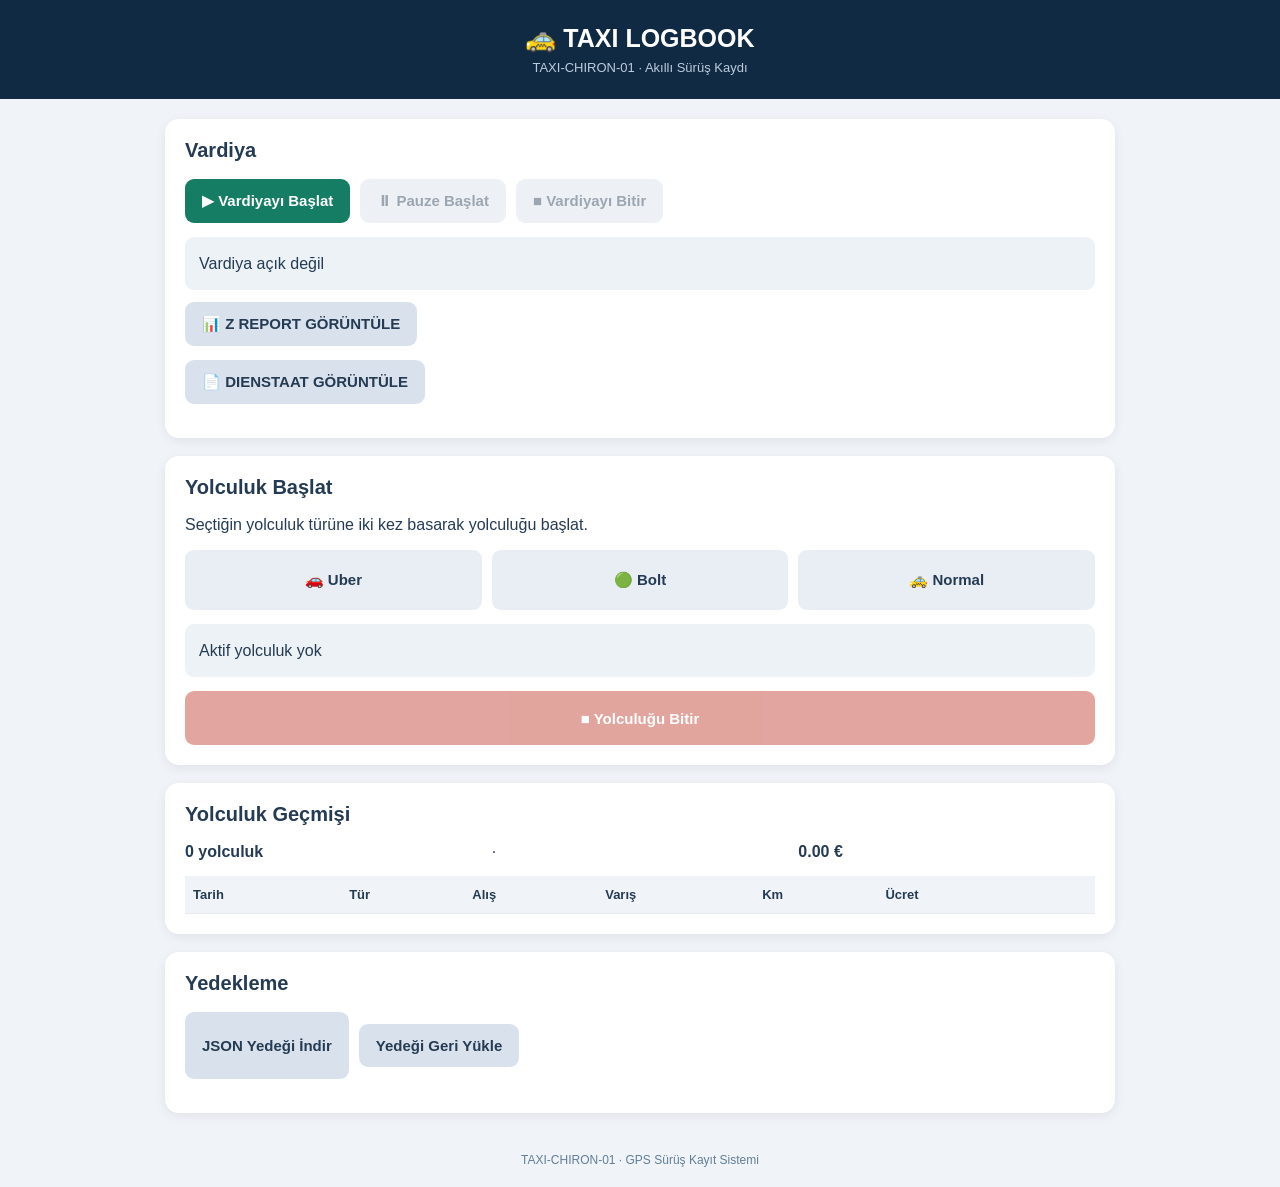
==== commit e63b63f9: "Update index.html" ====
--- a/index.html
+++ b/index.html
@@ -1,4 +1,5 @@
-<!DOCTYPE html><html lang="tr">
+<!DOCTYPE html>
+<html lang="tr">
 <head>
 <meta charset="UTF-8">
 <meta name="viewport" content="width=device-width, initial-scale=1.0">
@@ -7,44 +8,113 @@
 <title>TAXI-CHIRON-01</title>
 <link rel="stylesheet" href="style.css">
 </head>
-<body><header>
+
+<body>
+<header>
   <div class="brand">🚕 TAXI LOGBOOK</div>
   <div class="subtitle">TAXI-CHIRON-01 · Akıllı Sürüş Kaydı</div>
-</header><main><!-- VARDİYA --><section class="card">
+</header>
+
+<main>
+
+<!-- VARDİYA -->
+<section class="card">
   <h2>Vardiya</h2>
+
   <div class="actions">
-    <button id="startShift" class="primary">▶ Vardiyayı Başlat</button>
-    <button id="endShift" class="secondary">■ Vardiyayı Bitir</button>
+    <button id="startShift" class="primary">
+      ▶ Vardiyayı Başlat
+    </button>
+
+    <button id="pauseShift" class="secondary" disabled>
+      ⏸ Pauze Başlat
+    </button>
+
+    <button id="endShift" class="secondary" disabled>
+      ■ Vardiyayı Bitir
+    </button>
   </div>
-  <div id="shiftStatus" class="status">Vardiya açık değil</div>  <!-- Z REPORT BUTONU -->  <div class="actions" style="margin-top:12px;">
+
+  <div id="shiftStatus" class="status">
+    Vardiya açık değil
+  </div>
+
+  <div class="actions" style="margin-top:12px;">
     <button type="button" class="secondary"
       onclick="window.location.href='z-report.html'">
       📊 Z REPORT GÖRÜNTÜLE
     </button>
   </div>
-</section><!-- YOLCULUK BAŞLAT --><section class="card">
+
+  <div class="actions" style="margin-top:12px;">
+    <button type="button" class="secondary"
+      onclick="window.location.href='dienststaat.html'">
+      📄 DIENSTAAT GÖRÜNTÜLE
+    </button>
+  </div>
+</section>
+
+<!-- YOLCULUK BAŞLAT -->
+<section class="card">
   <h2>Yolculuk Başlat</h2>
-  <p>Seçtiğin yolculuk türüne iki kez basarak yolculuğu başlat.</p>  <div class="trip-types">
-    <button type="button" class="type-btn" data-kind="uber">🚗 Uber</button>
-    <button type="button" class="type-btn" data-kind="bolt">🟢 Bolt</button>
-    <button type="button" class="type-btn" data-kind="normal">🚕 Normal</button>
-  </div>  <div id="activeTrip" class="active-trip">
+
+  <p>
+    Seçtiğin yolculuk türüne iki kez basarak yolculuğu başlat.
+  </p>
+
+  <div class="trip-types">
+    <button type="button" class="type-btn" data-kind="uber">
+      🚗 Uber
+    </button>
+
+    <button type="button" class="type-btn" data-kind="bolt">
+      🟢 Bolt
+    </button>
+
+    <button type="button" class="type-btn" data-kind="normal">
+      🚕 Normal
+    </button>
+  </div>
+
+  <div id="activeTrip" class="active-trip">
     Aktif yolculuk yok
-  </div>  <button id="finishTrip" class="danger" disabled>
+  </div>
+
+  <button id="finishTrip" class="danger" disabled>
     ■ Yolculuğu Bitir
   </button>
-</section><!-- YOLCULUK ÜCRET EKRANI --><section class="card" id="fareCard" hidden>
-  <h2>Yolculuk Dökümü</h2>  <div id="tripDetails"></div><label>Yolculuk Ücreti (€)
-<input id="tripFare" type="number" min="0" step="0.01" placeholder="Ücreti gir">
-</label>
+</section>
+
+<!-- YOLCULUK ÜCRET EKRANI -->
+<section class="card" id="fareCard" hidden>
+  <h2>Yolculuk Dökümü</h2>
+
+  <div id="tripDetails"></div>
+
+  <label>Yolculuk Ücreti (€)
+    <input id="tripFare"
+      type="number"
+      min="0"
+      step="0.01"
+      placeholder="Ücreti gir">
+  </label>
 
   <button id="completeTrip" class="primary">
     ✓ Tamam · Yolculuğu Kaydet
-  </button>  <button id="cancelTrip" class="secondary">
+  </button>
+
+  <button id="cancelTrip" class="secondary">
     İptal
   </button>
-</section><!-- YOLCULUK GEÇMİŞİ --><section class="card">
-  <h2>Yolculuk Geçmişi</h2>  <div id="summary" class="summary"></div>  <div class="table-wrap">
+</section>
+
+<!-- YOLCULUK GEÇMİŞİ -->
+<section class="card">
+  <h2>Yolculuk Geçmişi</h2>
+
+  <div id="summary" class="summary"></div>
+
+  <div class="table-wrap">
     <table>
       <thead>
         <tr>
@@ -57,20 +127,34 @@
           <th></th>
         </tr>
       </thead>
+
       <tbody id="tripRows"></tbody>
     </table>
   </div>
-</section><!-- YEDEK --><section class="card">
-  <h2>Yedekleme</h2>  <div class="actions">
+</section>
+
+<!-- YEDEK -->
+<section class="card">
+  <h2>Yedekleme</h2>
+
+  <div class="actions">
     <button id="backup" class="secondary" type="button">
       JSON Yedeği İndir
-    </button><label class="file-label">
-  Yedeği Geri Yükle
-  <input id="restore" type="file" accept="application/json">
-</label>
+    </button>
 
+    <label class="file-label">
+      Yedeği Geri Yükle
+      <input id="restore" type="file" accept="application/json">
+    </label>
   </div>
-</section></main><footer>
+</section>
+
+</main>
+
+<footer>
   TAXI-CHIRON-01 · GPS Sürüş Kayıt Sistemi
-</footer><script src="app.js"></script></body>
-                        </html>
+</footer>
+
+<script src="app.js"></script>
+</body>
+</html>
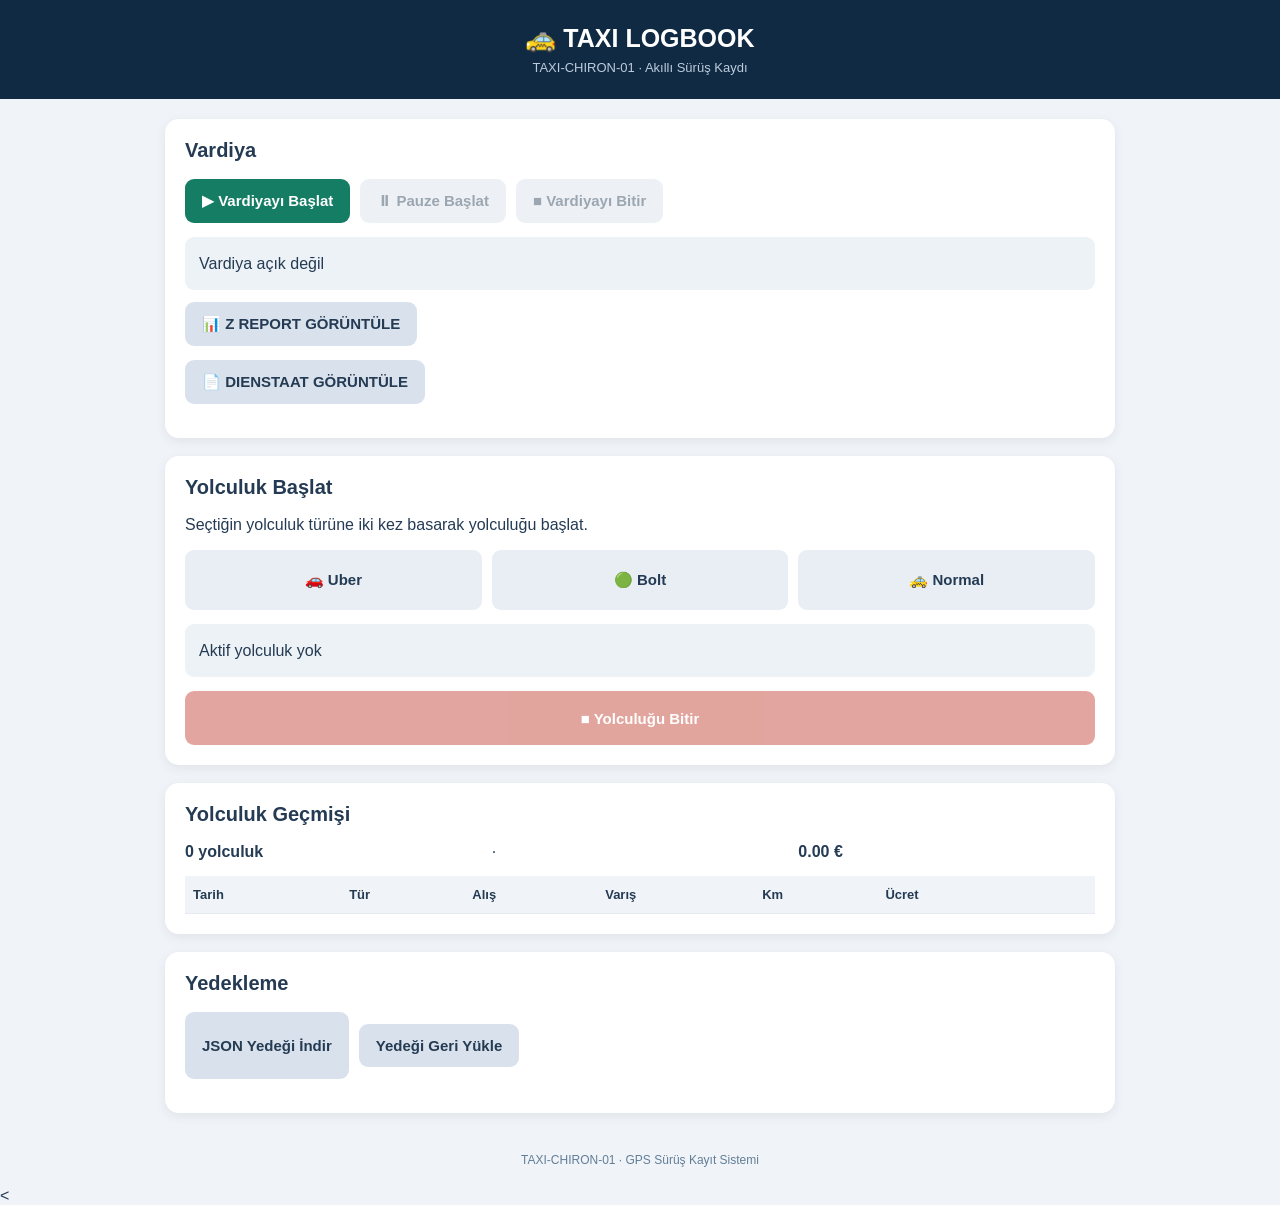
==== commit 2a6de686: "Update index.html" ====
--- a/index.html
+++ b/index.html
@@ -155,6 +155,13 @@
   TAXI-CHIRON-01 · GPS Sürüş Kayıt Sistemi
 </footer>
 
-<script src="app.js"></script>
-</body>
-</html>
+<<script src="app.js"></script>
+<script>
+window.addEventListener("DOMContentLoaded", function () {
+  if (typeof startShift !== "function") {
+    alert("HATA: app.js yüklenmedi veya JavaScript hatası oluştu.");
+  } else {
+    alert("app.js başarıyla yüklendi.");
+  }
+});
+</script>
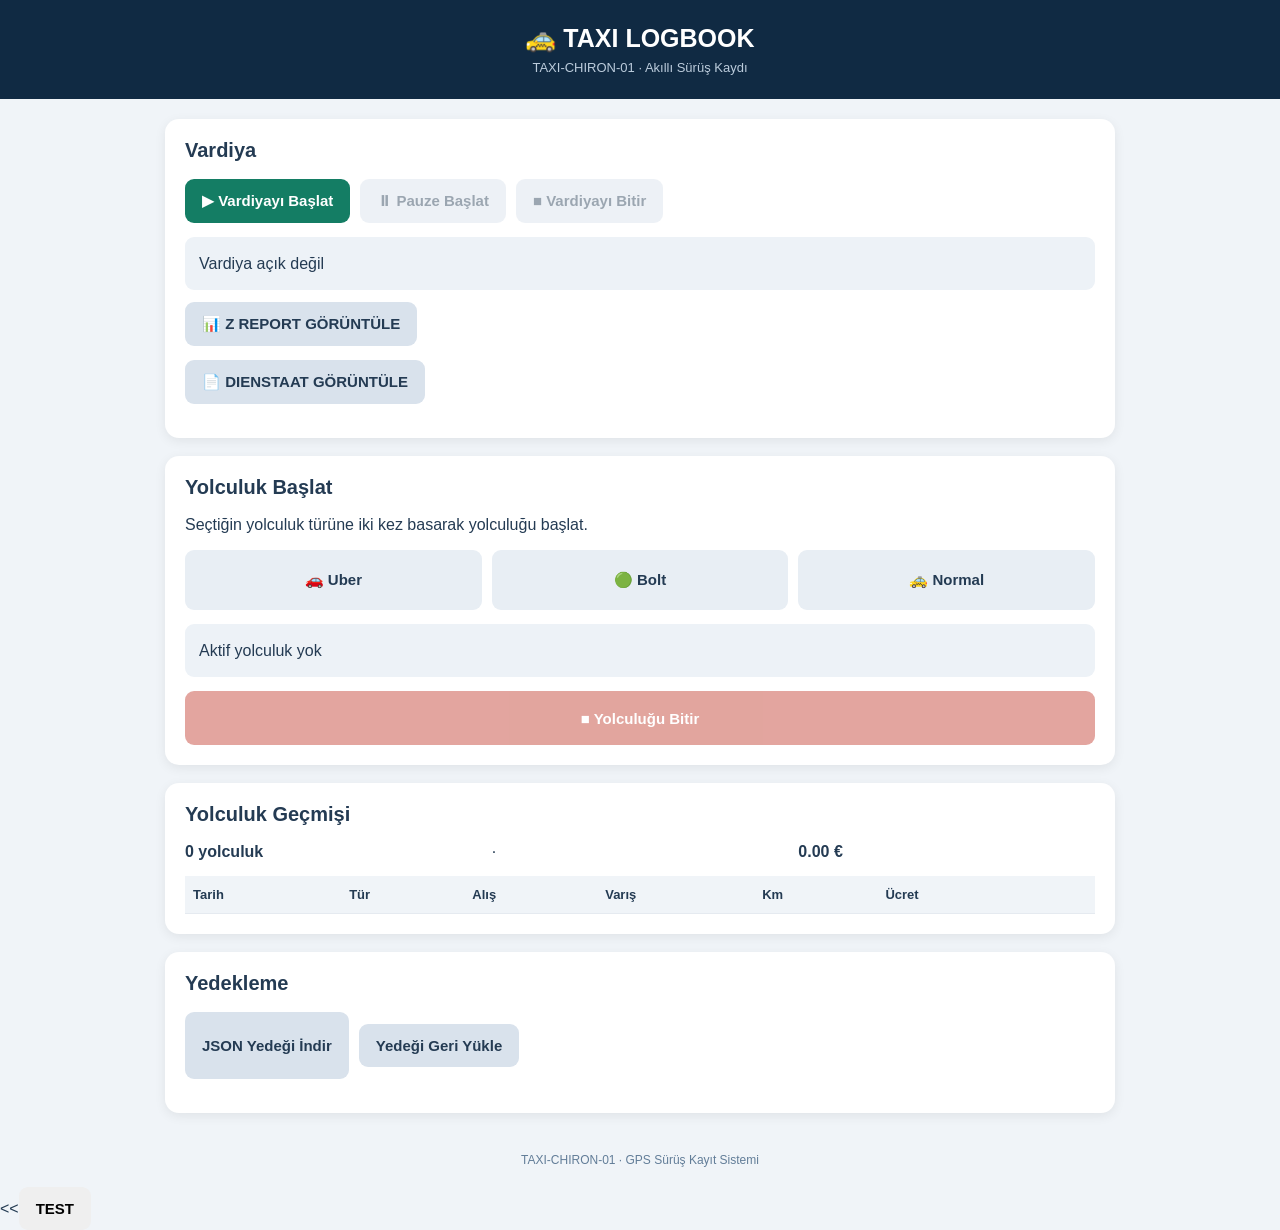
==== commit 28c2e78b: "Update index.html" ====
--- a/index.html
+++ b/index.html
@@ -155,13 +155,8 @@
   TAXI-CHIRON-01 · GPS Sürüş Kayıt Sistemi
 </footer>
 
-<<script src="app.js"></script>
-<script>
-window.addEventListener("DOMContentLoaded", function () {
-  if (typeof startShift !== "function") {
-    alert("HATA: app.js yüklenmedi veya JavaScript hatası oluştu.");
-  } else {
-    alert("app.js başarıyla yüklendi.");
-  }
-});
-</script>
+<<<button type="button" onclick="alert('TIKLAMA ÇALIŞIYOR')">
+  TEST
+</button>
+
+<script src="app.js"></script>
